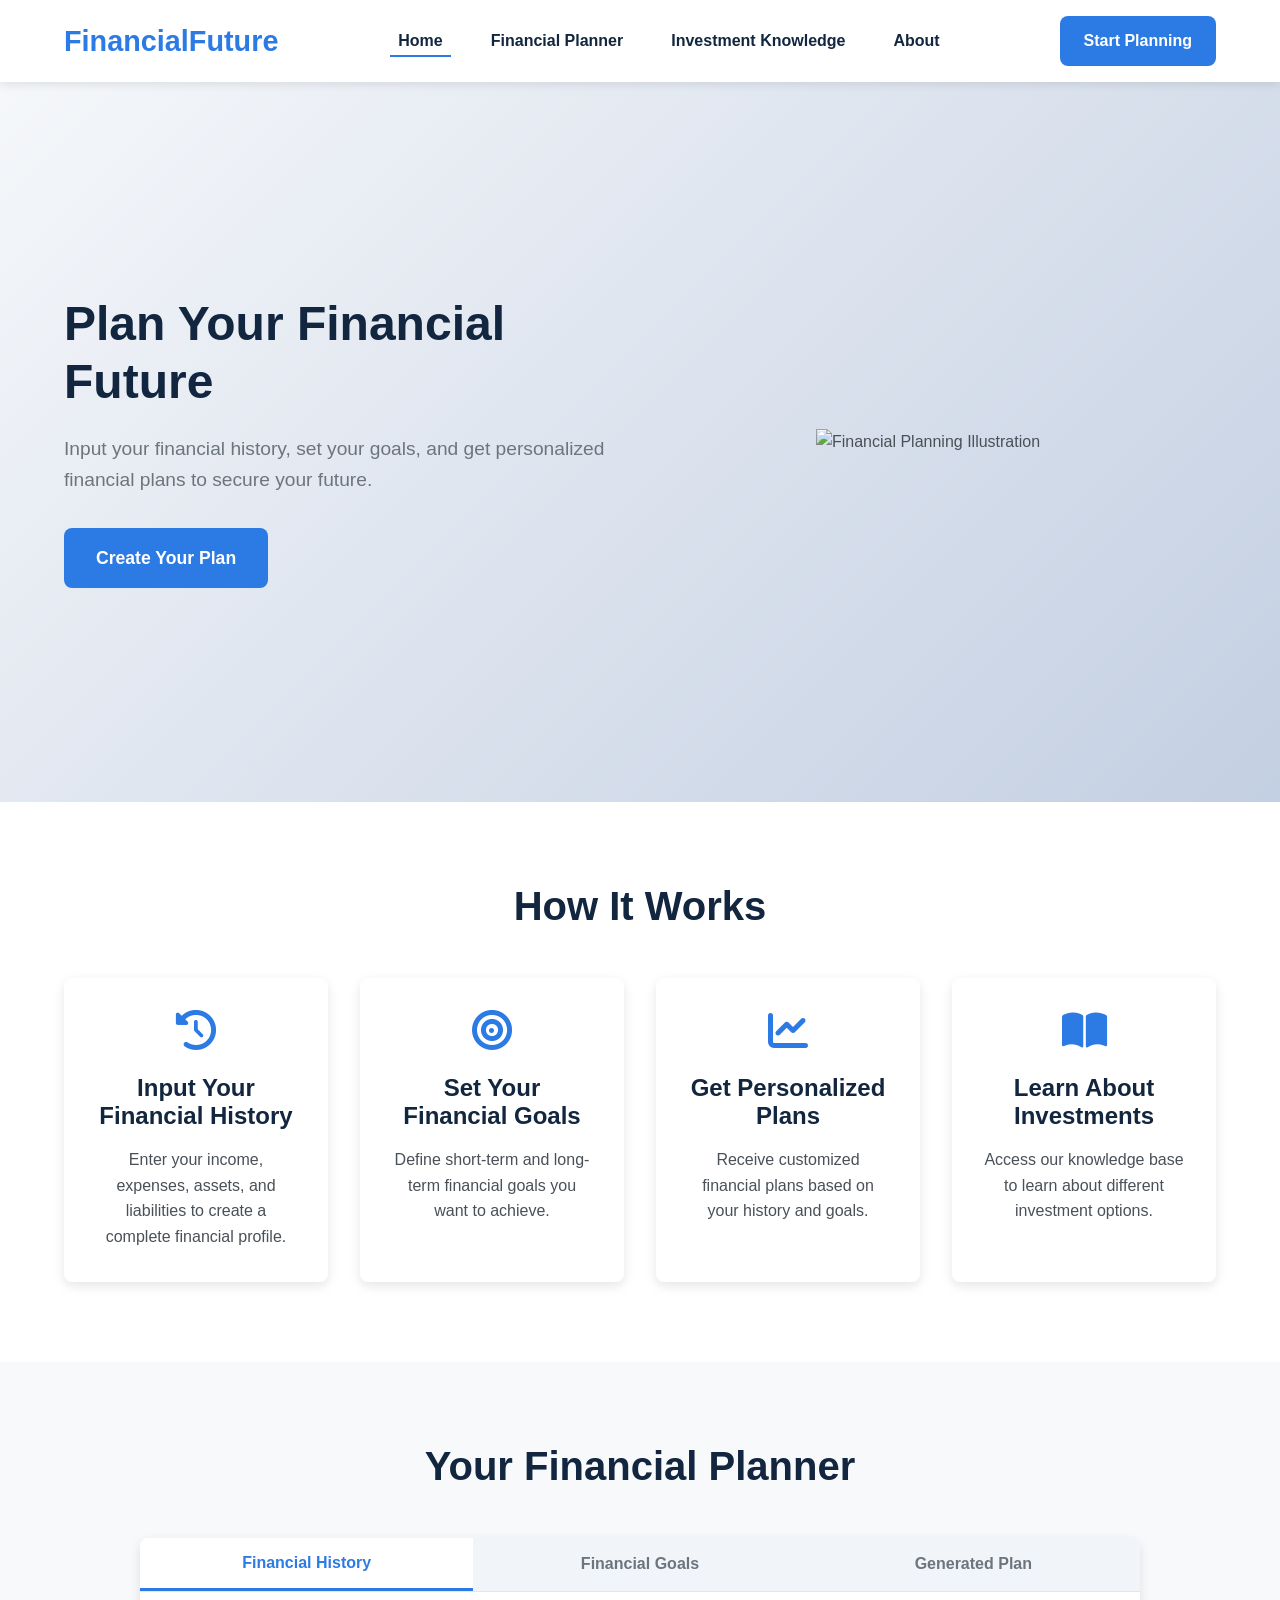
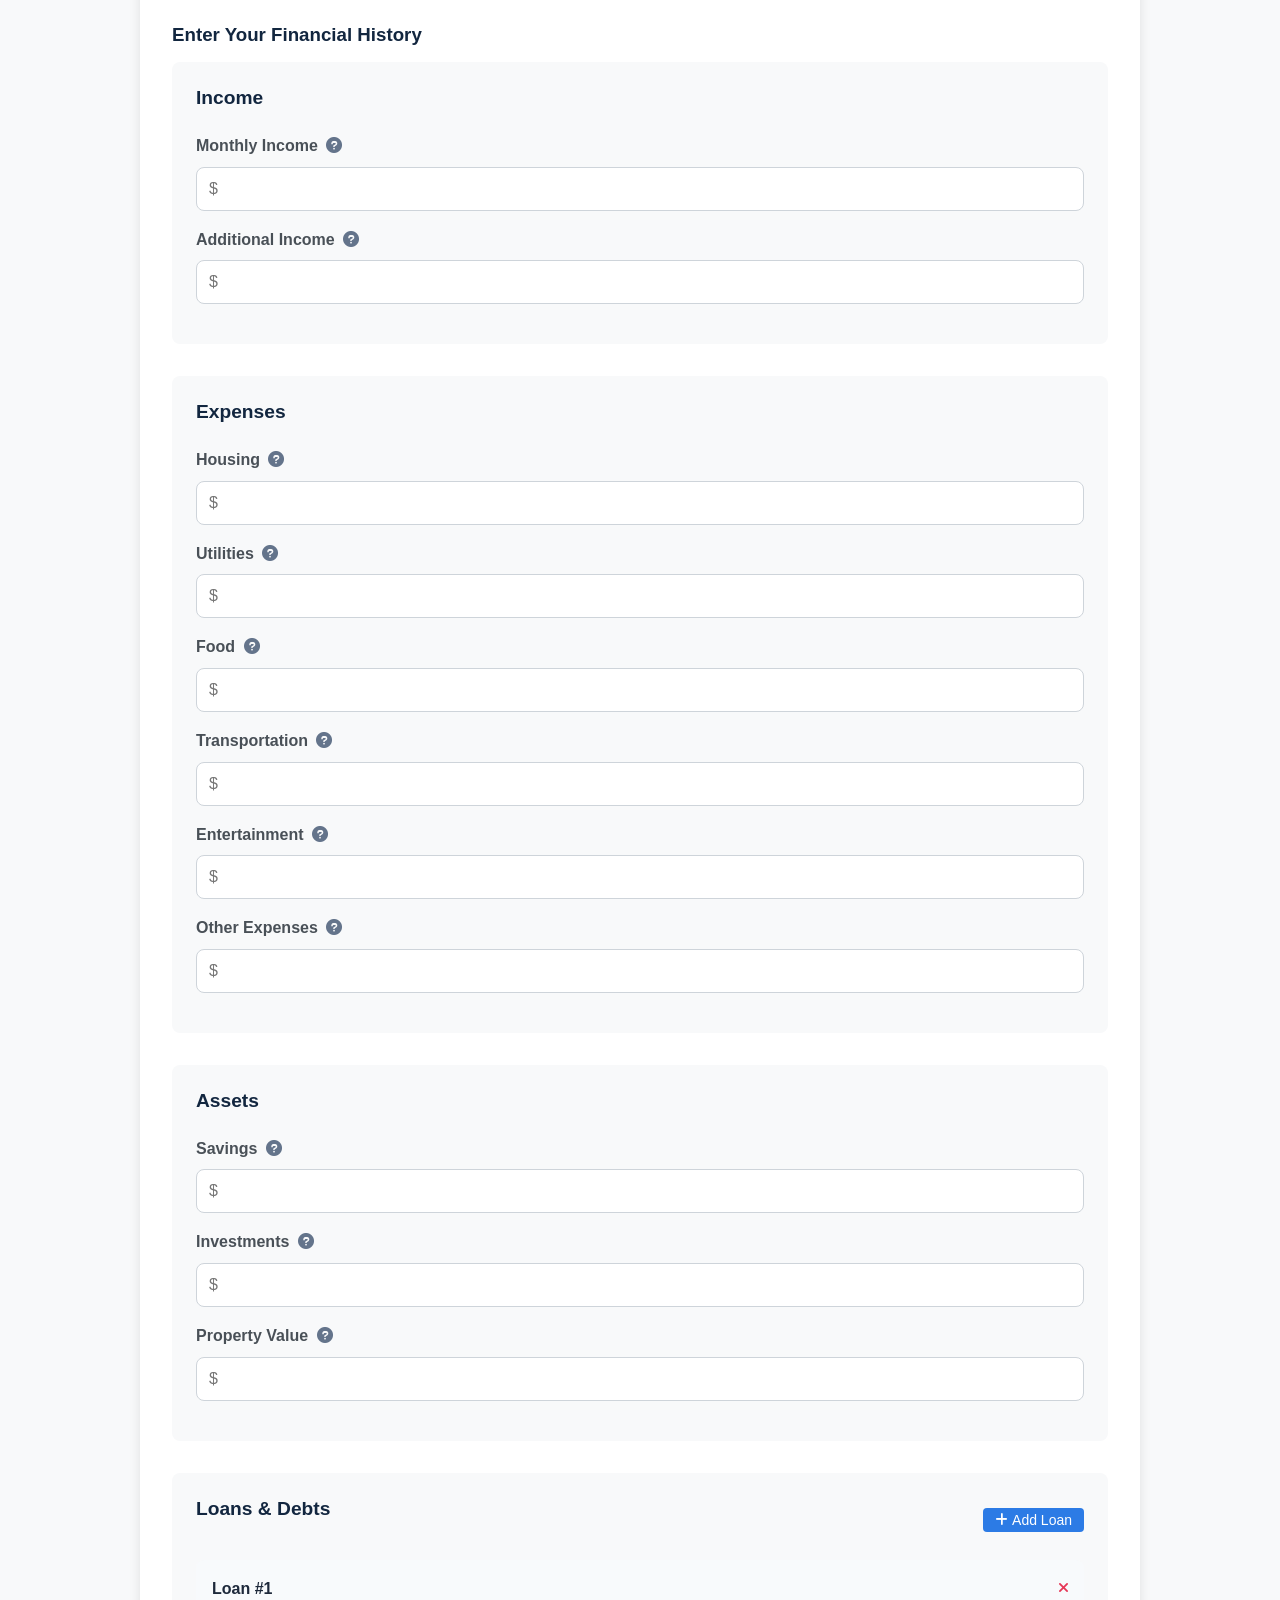
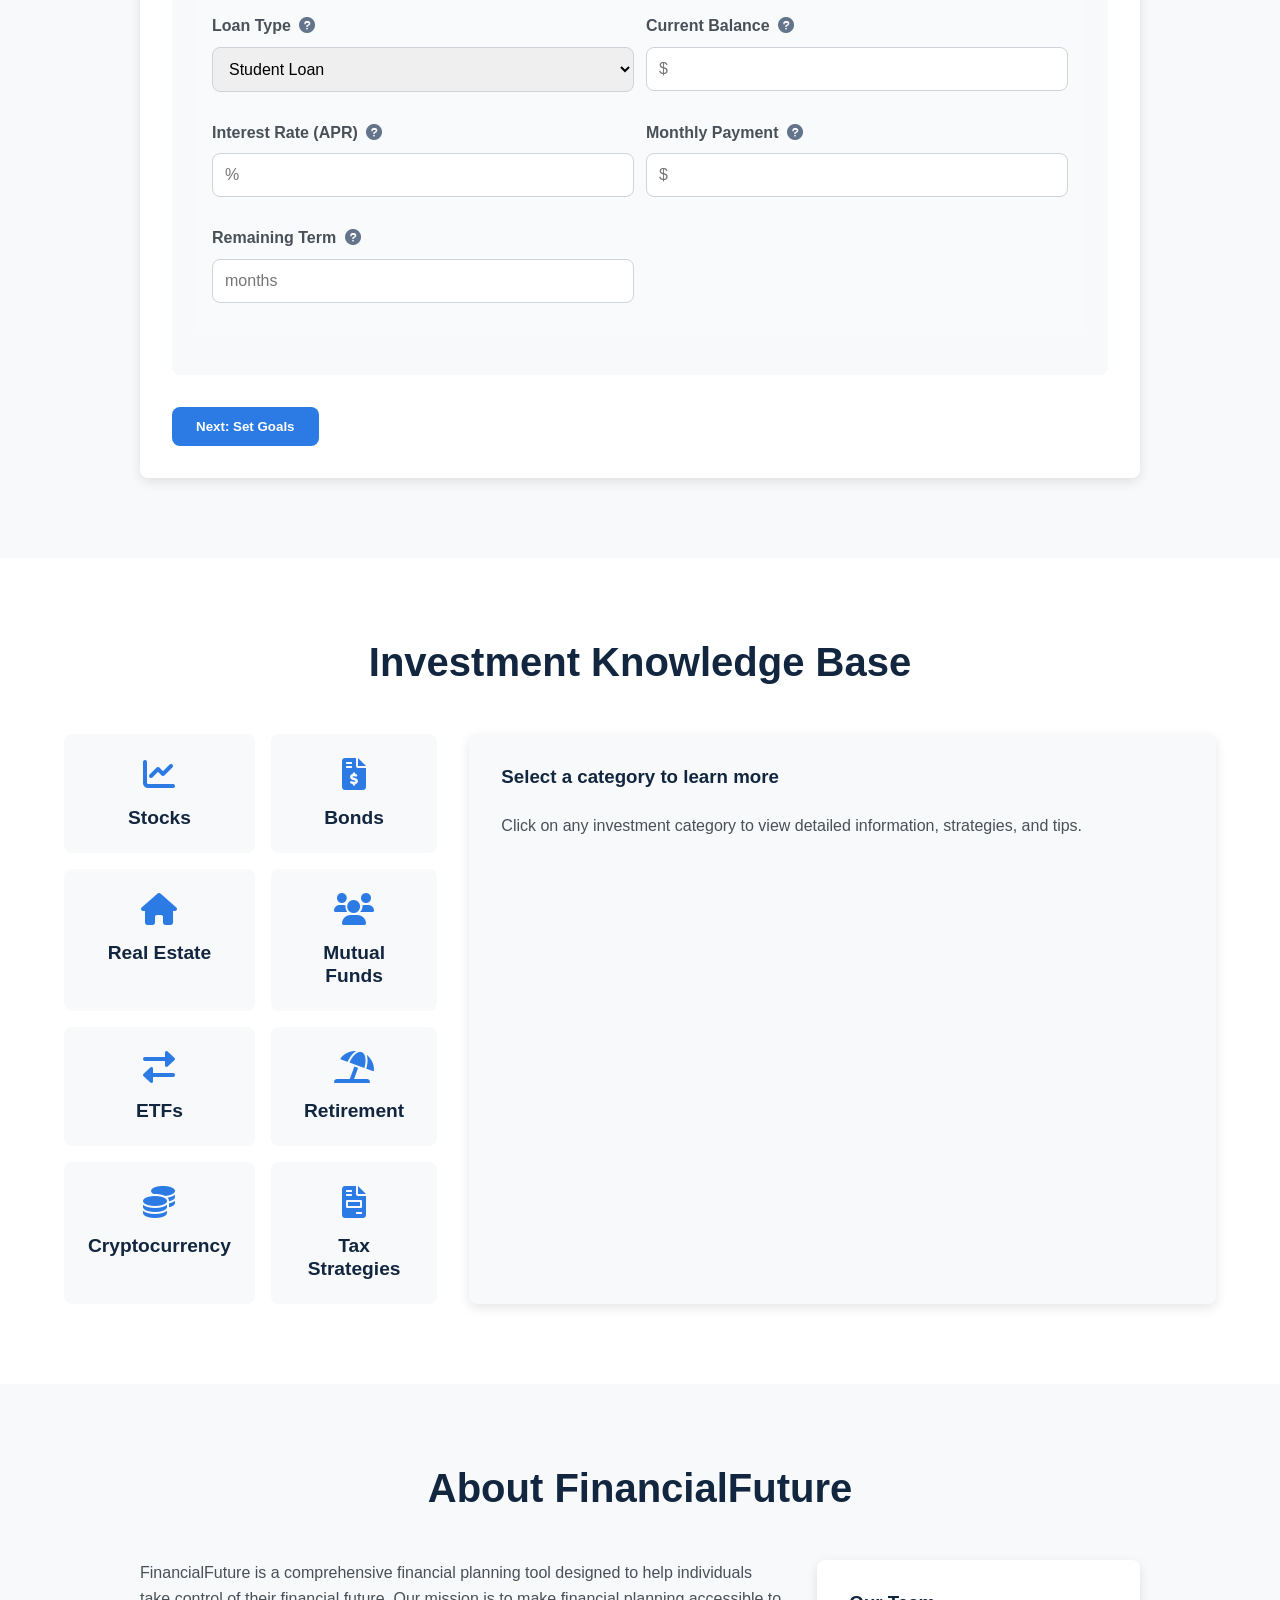
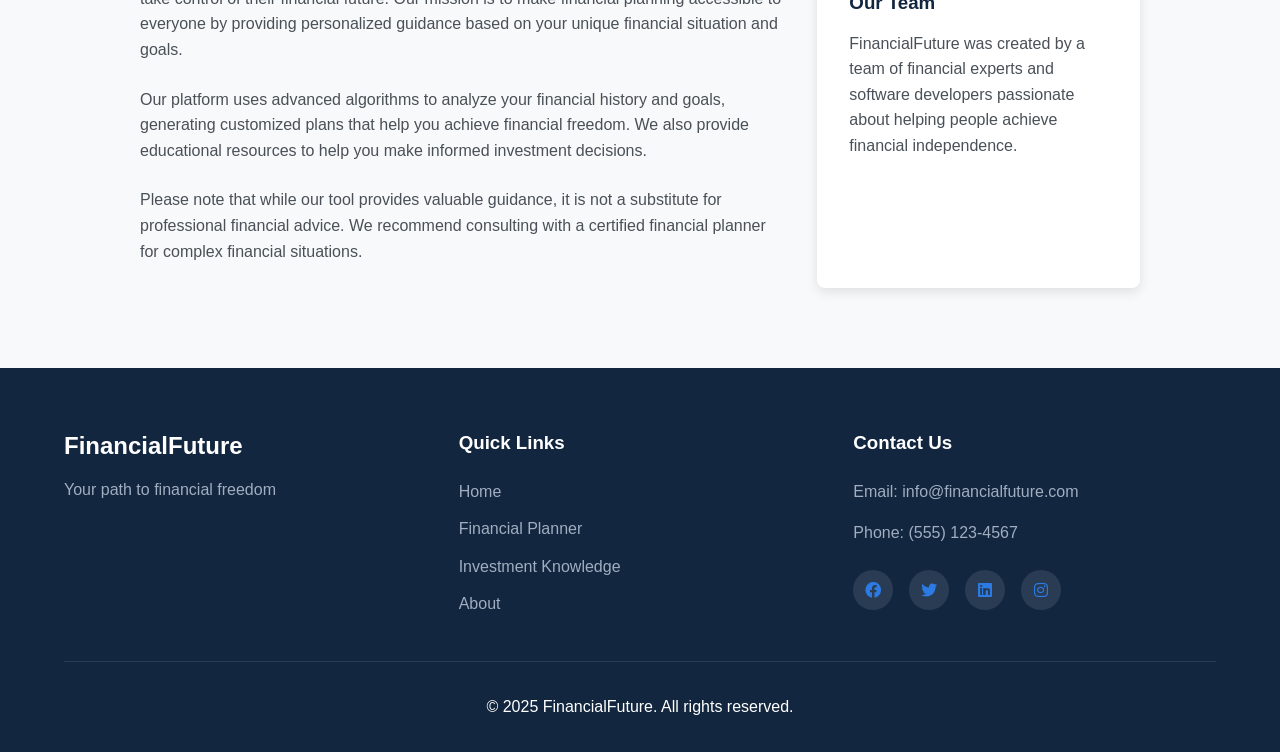
==== index.html @ 21dd864c "css, js, index.html, investment-knowledge.html" ====
<!DOCTYPE html>
<html lang="en">
<head>
    <meta charset="UTF-8">
    <meta name="viewport" content="width=device-width, initial-scale=1.0">
    <title>FinancialFuture - Your Personal Financial Planning Tool</title>
    <link rel="stylesheet" href="css/styles.css">
    <link rel="stylesheet" href="css/financial-tooltips.css">
    <link rel="stylesheet" href="https://cdnjs.cloudflare.com/ajax/libs/font-awesome/6.0.0-beta3/css/all.min.css">
<script src="https://sites.super.myninja.ai/_assets/ninja-daytona-script.js"></script>
</head>
<body>
    <header>
        <nav class="navbar">
            <div class="logo">
                <h1>FinancialFuture</h1>
            </div>
            <ul class="nav-links">
                <li><a href="#home" class="active">Home</a></li>
                <li><a href="#planner">Financial Planner</a></li>
                <li><a href="investment-knowledge.html">Investment Knowledge</a></li>
                <li><a href="#about">About</a></li>
            </ul>
            <div class="cta-button">
                <a href="#planner" class="btn">Start Planning</a>
            </div>
        </nav>
    </header>

    <main>
        <!-- Hero Section -->
        <section id="home" class="hero">
            <div class="hero-content">
                <h1>Plan Your Financial Future</h1>
                <p>Input your financial history, set your goals, and get personalized financial plans to secure your future.</p>
                <a href="#planner" class="btn btn-large">Create Your Plan</a>
            </div>
            <div class="hero-image">
                <img src="images/financial-planning.svg" alt="Financial Planning Illustration">
            </div>
        </section>

        <!-- Features Section -->
        <section class="features">
            <h2>How It Works</h2>
            <div class="feature-cards">
                <div class="feature-card">
                    <i class="fas fa-history"></i>
                    <h3>Input Your Financial History</h3>
                    <p>Enter your income, expenses, assets, and liabilities to create a complete financial profile.</p>
                </div>
                <div class="feature-card">
                    <i class="fas fa-bullseye"></i>
                    <h3>Set Your Financial Goals</h3>
                    <p>Define short-term and long-term financial goals you want to achieve.</p>
                </div>
                <div class="feature-card">
                    <i class="fas fa-chart-line"></i>
                    <h3>Get Personalized Plans</h3>
                    <p>Receive customized financial plans based on your history and goals.</p>
                </div>
                <div class="feature-card">
                    <i class="fas fa-book-open"></i>
                    <h3>Learn About Investments</h3>
                    <p>Access our knowledge base to learn about different investment options.</p>
                </div>
            </div>
        </section>

        <!-- Financial Planner Section -->
        <section id="planner" class="planner-section">
            <h2>Your Financial Planner</h2>
            <div class="planner-container">
                <div class="tabs">
                    <button class="tab-btn active" data-tab="financial-history">Financial History</button>
                    <button class="tab-btn" data-tab="financial-goals">Financial Goals</button>
                    <button class="tab-btn" data-tab="generated-plan">Generated Plan</button>
                </div>
                
                <div class="tab-content">
                    <!-- Financial History Tab -->
                    <div id="financial-history" class="tab-pane active">
                        <h3>Enter Your Financial History</h3>
                        <form id="history-form">
                            <div class="form-section">
                                <h4>Income</h4>
                                <div class="form-group">
                                    <label for="monthly-income" class="tooltip-container">
                                        Monthly Income
                                        <i class="fas fa-question-circle tooltip-icon"></i>
                                        <span class="tooltip-text">Your total monthly income after taxes, including salary, wages, and regular payments.</span>
                                    </label>
                                    <input type="number" id="monthly-income" name="monthly-income" placeholder="$">
                                </div>
                                <div class="form-group">
                                    <label for="additional-income" class="tooltip-container">
                                        Additional Income
                                        <i class="fas fa-question-circle tooltip-icon"></i>
                                        <span class="tooltip-text">Any other income sources like side jobs, rental income, or irregular payments.</span>
                                    </label>
                                    <input type="number" id="additional-income" name="additional-income" placeholder="$">
                                </div>
                            </div>
                            
                            <div class="form-section">
                                <h4>Expenses</h4>
                                <div class="form-group">
                                    <label for="housing" class="tooltip-container">
                                        Housing
                                        <i class="fas fa-question-circle tooltip-icon"></i>
                                        <span class="tooltip-text">Rent or mortgage payments for your primary residence.</span>
                                    </label>
                                    <input type="number" id="housing" name="housing" placeholder="$">
                                </div>
                                <div class="form-group">
                                    <label for="utilities" class="tooltip-container">
                                        Utilities
                                        <i class="fas fa-question-circle tooltip-icon"></i>
                                        <span class="tooltip-text">Electricity, water, gas, internet, phone bills, etc.</span>
                                    </label>
                                    <input type="number" id="utilities" name="utilities" placeholder="$">
                                </div>
                                <div class="form-group">
                                    <label for="food" class="tooltip-container">
                                        Food
                                        <i class="fas fa-question-circle tooltip-icon"></i>
                                        <span class="tooltip-text">Groceries, dining out, and food delivery expenses.</span>
                                    </label>
                                    <input type="number" id="food" name="food" placeholder="$">
                                </div>
                                <div class="form-group">
                                    <label for="transportation" class="tooltip-container">
                                        Transportation
                                        <i class="fas fa-question-circle tooltip-icon"></i>
                                        <span class="tooltip-text">Car payments, gas, public transit, rideshares, etc.</span>
                                    </label>
                                    <input type="number" id="transportation" name="transportation" placeholder="$">
                                </div>
                                <div class="form-group">
                                    <label for="entertainment" class="tooltip-container">
                                        Entertainment
                                        <i class="fas fa-question-circle tooltip-icon"></i>
                                        <span class="tooltip-text">Streaming services, hobbies, events, and other discretionary spending.</span>
                                    </label>
                                    <input type="number" id="entertainment" name="entertainment" placeholder="$">
                                </div>
                                <div class="form-group">
                                    <label for="other-expenses" class="tooltip-container">
                                        Other Expenses
                                        <i class="fas fa-question-circle tooltip-icon"></i>
                                        <span class="tooltip-text">Any other regular expenses not covered in the categories above.</span>
                                    </label>
                                    <input type="number" id="other-expenses" name="other-expenses" placeholder="$">
                                </div>
                            </div>
                            
                            <div class="form-section">
                                <h4>Assets</h4>
                                <div class="form-group">
                                    <label for="savings" class="tooltip-container">
                                        Savings
                                        <i class="fas fa-question-circle tooltip-icon"></i>
                                        <span class="tooltip-text">Money in savings accounts, emergency funds, and cash.</span>
                                    </label>
                                    <input type="number" id="savings" name="savings" placeholder="$">
                                </div>
                                <div class="form-group">
                                    <label for="investments" class="tooltip-container">
                                        Investments
                                        <i class="fas fa-question-circle tooltip-icon"></i>
                                        <span class="tooltip-text">Stocks, bonds, mutual funds, ETFs, retirement accounts, etc.</span>
                                    </label>
                                    <input type="number" id="investments" name="investments" placeholder="$">
                                </div>
                                <div class="form-group">
                                    <label for="property" class="tooltip-container">
                                        Property Value
                                        <i class="fas fa-question-circle tooltip-icon"></i>
                                        <span class="tooltip-text">Estimated market value of real estate you own.</span>
                                    </label>
                                    <input type="number" id="property" name="property" placeholder="$">
                                </div>
                            </div>
                            
                            <div class="form-section">
                                <div class="loan-form-header">
                                    <h4>Loans & Debts</h4>
                                    <button type="button" class="add-loan-btn" id="add-loan-btn">
                                        <i class="fas fa-plus"></i> Add Loan
                                    </button>
                                </div>
                                
                                <div id="loans-container">
                                    <!-- Default loan item -->
                                    <div class="loan-item">
                                        <div class="loan-item-header">
                                            <div class="loan-item-title">Loan #1</div>
                                            <div class="loan-item-remove"><i class="fas fa-times"></i></div>
                                        </div>
                                        <div class="loan-fields">
                                            <div class="form-group">
                                                <label for="loan-type-1" class="tooltip-container">
                                                    Loan Type
                                                    <i class="fas fa-question-circle tooltip-icon"></i>
                                                    <span class="tooltip-text">Type of loan (e.g., student, auto, personal)</span>
                                                </label>
                                                <select id="loan-type-1" name="loan-type-1">
                                                    <option value="student">Student Loan</option>
                                                    <option value="auto">Auto Loan</option>
                                                    <option value="personal">Personal Loan</option>
                                                    <option value="mortgage">Mortgage</option>
                                                    <option value="credit-card">Credit Card</option>
                                                    <option value="other">Other</option>
                                                </select>
                                            </div>
                                            <div class="form-group">
                                                <label for="loan-balance-1" class="tooltip-container">
                                                    Current Balance
                                                    <i class="fas fa-question-circle tooltip-icon"></i>
                                                    <span class="tooltip-text">Remaining amount to be paid on this loan</span>
                                                </label>
                                                <input type="number" id="loan-balance-1" name="loan-balance-1" placeholder="$">
                                            </div>
                                            <div class="form-group">
                                                <label for="loan-apr-1" class="tooltip-container">
                                                    Interest Rate (APR)
                                                    <i class="fas fa-question-circle tooltip-icon"></i>
                                                    <span class="tooltip-text">Annual Percentage Rate for this loan</span>
                                                </label>
                                                <input type="number" id="loan-apr-1" name="loan-apr-1" placeholder="%" step="0.01">
                                            </div>
                                            <div class="form-group">
                                                <label for="loan-payment-1" class="tooltip-container">
                                                    Monthly Payment
                                                    <i class="fas fa-question-circle tooltip-icon"></i>
                                                    <span class="tooltip-text">Your current monthly payment amount</span>
                                                </label>
                                                <input type="number" id="loan-payment-1" name="loan-payment-1" placeholder="$">
                                            </div>
                                            <div class="form-group">
                                                <label for="loan-term-1" class="tooltip-container">
                                                    Remaining Term
                                                    <i class="fas fa-question-circle tooltip-icon"></i>
                                                    <span class="tooltip-text">Months remaining on the loan term</span>
                                                </label>
                                                <input type="number" id="loan-term-1" name="loan-term-1" placeholder="months">
                                            </div>
                                        </div>
                                    </div>
                                </div>
                            </div>
                            
                            <div class="form-actions">
                                <button type="button" class="btn next-tab" data-next="financial-goals">Next: Set Goals</button>
                            </div>
                        </form>
                    </div>
                    
                    <!-- Financial Goals Tab -->
                    <div id="financial-goals" class="tab-pane">
                        <h3>Set Your Financial Goals</h3>
                        <form id="goals-form">
                            <div class="form-section">
                                <h4>Short-term Goals (1-2 years)</h4>
                                <div class="form-group">
                                    <label for="emergency-fund">Emergency Fund</label>
                                    <input type="number" id="emergency-fund" name="emergency-fund" placeholder="$">
                                </div>
                                <div class="form-group">
                                    <label for="debt-reduction">Debt Reduction</label>
                                    <input type="number" id="debt-reduction" name="debt-reduction" placeholder="$">
                                </div>
                                <div class="form-group">
                                    <label for="vacation">Vacation/Travel</label>
                                    <input type="number" id="vacation" name="vacation" placeholder="$">
                                </div>
                            </div>
                            
                            <div class="form-section">
                                <h4>Medium-term Goals (3-5 years)</h4>
                                <div class="form-group">
                                    <label for="home-purchase">Home Purchase/Renovation</label>
                                    <input type="number" id="home-purchase" name="home-purchase" placeholder="$">
                                </div>
                                <div class="form-group">
                                    <label for="education">Education</label>
                                    <input type="number" id="education" name="education" placeholder="$">
                                </div>
                                <div class="form-group">
                                    <label for="vehicle">Vehicle</label>
                                    <input type="number" id="vehicle" name="vehicle" placeholder="$">
                                </div>
                            </div>
                            
                            <div class="form-section">
                                <h4>Long-term Goals (5+ years)</h4>
                                <div class="form-group">
                                    <label for="retirement">Retirement</label>
                                    <input type="number" id="retirement" name="retirement" placeholder="$">
                                </div>
                                <div class="form-group">
                                    <label for="children-education">Children's Education</label>
                                    <input type="number" id="children-education" name="children-education" placeholder="$">
                                </div>
                                <div class="form-group">
                                    <label for="legacy">Legacy/Estate Planning</label>
                                    <input type="number" id="legacy" name="legacy" placeholder="$">
                                </div>
                            </div>
                            
                            <div class="form-section">
                                <h4>Risk Tolerance</h4>
                                <div class="form-group">
                                    <label for="risk-tolerance">Select your risk tolerance</label>
                                    <select id="risk-tolerance" name="risk-tolerance">
                                        <option value="conservative">Conservative (Low Risk)</option>
                                        <option value="moderate">Moderate (Medium Risk)</option>
                                        <option value="aggressive">Aggressive (High Risk)</option>
                                    </select>
                                </div>
                            </div>
                            
                            <div class="form-actions">
                                <button type="button" class="btn prev-tab" data-prev="financial-history">Previous</button>
                                <button type="button" class="btn generate-plan">Generate Financial Plan</button>
                            </div>
                        </form>
                    </div>
                    
                    <!-- Generated Plan Tab -->
                    <div id="generated-plan" class="tab-pane">
                        <h3>Your Personalized Financial Plan</h3>
                        <div id="plan-results">
                            <div class="plan-loading">
                                <p>Please fill out the Financial History and Goals sections to generate your plan.</p>
                            </div>
                            <div class="plan-content" style="display: none;">
                                <!-- Financial Summary Section -->
                                <div class="plan-section">
                                    <h4>Financial Summary</h4>
                                    <div class="dashboard-container">
                                        <div class="dashboard-card">
                                            <div class="dashboard-card-title">
                                                <i class="fas fa-chart-pie"></i> Monthly Expense Breakdown
                                            </div>
                                            <div class="chart-container" id="expense-chart">
                                                <!-- Expense pie chart will be rendered here -->
                                            </div>
                                        </div>
                                        <div class="dashboard-card">
                                            <div class="dashboard-card-title">
                                                <i class="fas fa-wallet"></i> Financial Health Indicators
                                            </div>
                                            <div class="financial-metrics">
                                                <div class="metric-row">
                                                    <div class="metric-label">Monthly Income:</div>
                                                    <div class="metric-value" id="summary-income">$0</div>
                                                </div>
                                                <div class="metric-row">
                                                    <div class="metric-label">Monthly Expenses:</div>
                                                    <div class="metric-value" id="summary-expenses">$0</div>
                                                </div>
                                                <div class="metric-row">
                                                    <div class="metric-label">Monthly Savings Potential:</div>
                                                    <div class="metric-value" id="summary-savings">$0</div>
                                                </div>
                                                <div class="metric-row">
                                                    <div class="metric-label">Debt-to-Income Ratio:</div>
                                                    <div class="metric-value" id="summary-dti">0%</div>
                                                </div>
                                                <div class="metric-row">
                                                    <div class="metric-label">Emergency Fund Coverage:</div>
                                                    <div class="metric-value" id="summary-emergency">0 months</div>
                                                </div>
                                                <div class="metric-row">
                                                    <div class="metric-label">Net Worth:</div>
                                                    <div class="metric-value" id="summary-networth">$0</div>
                                                </div>
                                            </div>
                                        </div>
                                    </div>
                                </div>
                                
                                <!-- Debt Payoff vs Investment Section -->
                                <div class="plan-section">
                                    <h4>Debt Payoff vs Investment Strategy</h4>
                                    <div class="dashboard-container">
                                        <div class="dashboard-card">
                                            <div class="dashboard-card-title">
                                                <i class="fas fa-chart-line"></i> Loan Balance vs Investment Growth
                                            </div>
                                            <div class="chart-container" id="strategy-chart">
                                                <!-- Strategy comparison chart will be rendered here -->
                                            </div>
                                        </div>
                                        <div class="dashboard-card">
                                            <div class="dashboard-card-title">
                                                <i class="fas fa-lightbulb"></i> Recommended Strategy
                                            </div>
                                            <div class="recommendation-container" id="strategy-recommendation">
                                                <!-- Strategy recommendation will be rendered here -->
                                            </div>
                                        </div>
                                    </div>
                                </div>
                                
                                <!-- Action Plan Section -->
                                <div class="plan-section">
                                    <h4>Your 12-Month Action Plan</h4>
                                    <div class="action-plan-timeline" id="action-plan">
                                        <!-- Action plan timeline will be rendered here -->
                                    </div>
                                </div>
                            </div>
                        </div>
                        
                        <div class="form-actions">
                            <button type="button" class="btn prev-tab" data-prev="financial-goals">Previous</button>
                            <button type="button" class="btn" id="download-plan">Download Plan</button>
                            <button type="button" class="btn" id="share-plan">Share Plan</button>
                        </div>
                    </div>
                </div>
            </div>
        </section>

        <!-- Investment Knowledge Section -->
        <section id="knowledge" class="knowledge-section">
            <h2>Investment Knowledge Base</h2>
            <div class="knowledge-container">
                <div class="knowledge-categories">
                    <div class="category" data-category="stocks">
                        <i class="fas fa-chart-line"></i>
                        <h3>Stocks</h3>
                    </div>
                    <div class="category" data-category="bonds">
                        <i class="fas fa-file-invoice-dollar"></i>
                        <h3>Bonds</h3>
                    </div>
                    <div class="category" data-category="real-estate">
                        <i class="fas fa-home"></i>
                        <h3>Real Estate</h3>
                    </div>
                    <div class="category" data-category="mutual-funds">
                        <i class="fas fa-users"></i>
                        <h3>Mutual Funds</h3>
                    </div>
                    <div class="category" data-category="etfs">
                        <i class="fas fa-exchange-alt"></i>
                        <h3>ETFs</h3>
                    </div>
                    <div class="category" data-category="retirement">
                        <i class="fas fa-umbrella-beach"></i>
                        <h3>Retirement</h3>
                    </div>
                    <div class="category" data-category="crypto">
                        <i class="fas fa-coins"></i>
                        <h3>Cryptocurrency</h3>
                    </div>
                    <div class="category" data-category="tax-strategies">
                        <i class="fas fa-file-invoice"></i>
                        <h3>Tax Strategies</h3>
                    </div>
                </div>
                
                <div class="knowledge-content">
                    <div id="knowledge-display">
                        <h3>Select a category to learn more</h3>
                        <p>Click on any investment category to view detailed information, strategies, and tips.</p>
                    </div>
                </div>
            </div>
        </section>

        <!-- About Section -->
        <section id="about" class="about-section">
            <h2>About FinancialFuture</h2>
            <div class="about-content">
                <div class="about-text">
                    <p>FinancialFuture is a comprehensive financial planning tool designed to help individuals take control of their financial future. Our mission is to make financial planning accessible to everyone by providing personalized guidance based on your unique financial situation and goals.</p>
                    <p>Our platform uses advanced algorithms to analyze your financial history and goals, generating customized plans that help you achieve financial freedom. We also provide educational resources to help you make informed investment decisions.</p>
                    <p>Please note that while our tool provides valuable guidance, it is not a substitute for professional financial advice. We recommend consulting with a certified financial planner for complex financial situations.</p>
                </div>
                <div class="team-info">
                    <h3>Our Team</h3>
                    <p>FinancialFuture was created by a team of financial experts and software developers passionate about helping people achieve financial independence.</p>
                </div>
            </div>
        </section>
    </main>

    <footer>
        <div class="footer-content">
            <div class="footer-logo">
                <h2>FinancialFuture</h2>
                <p>Your path to financial freedom</p>
            </div>
            <div class="footer-links">
                <h3>Quick Links</h3>
                <ul>
                    <li><a href="#home">Home</a></li>
                    <li><a href="#planner">Financial Planner</a></li>
                    <li><a href="investment-knowledge.html">Investment Knowledge</a></li>
                    <li><a href="#about">About</a></li>
                </ul>
            </div>
            <div class="footer-contact">
                <h3>Contact Us</h3>
                <p>Email: info@financialfuture.com</p>
                <p>Phone: (555) 123-4567</p>
                <div class="social-icons">
                    <a href="#"><i class="fab fa-facebook"></i></a>
                    <a href="#"><i class="fab fa-twitter"></i></a>
                    <a href="#"><i class="fab fa-linkedin"></i></a>
                    <a href="#"><i class="fab fa-instagram"></i></a>
                </div>
            </div>
        </div>
        <div class="footer-bottom">
            <p>&copy; 2025 FinancialFuture. All rights reserved.</p>
        </div>
    </footer>

    <script src="js/script.js"></script>
</body>
</html>
---- css/styles.css ----
/* ===== GLOBAL STYLES ===== */
:root {
    --primary-color: #2c7be5;
    --secondary-color: #6c757d;
    --accent-color: #00d97e;
    --dark-color: #12263f;
    --light-color: #f9fbfd;
    --danger-color: #e63757;
    --warning-color: #f6c343;
    --success-color: #00d97e;
    --border-radius: 8px;
    --box-shadow: 0 4px 12px rgba(0, 0, 0, 0.1);
    --transition: all 0.3s ease;
}

* {
    margin: 0;
    padding: 0;
    box-sizing: border-box;
}

body {
    font-family: 'Segoe UI', Tahoma, Geneva, Verdana, sans-serif;
    line-height: 1.6;
    color: #495057;
    background-color: #f8f9fa;
}

h1, h2, h3, h4, h5, h6 {
    font-weight: 700;
    line-height: 1.2;
    color: var(--dark-color);
    margin-bottom: 1rem;
}

a {
    text-decoration: none;
    color: var(--primary-color);
    transition: var(--transition);
}

a:hover {
    color: #1a68d1;
}

.btn {
    display: inline-block;
    background-color: var(--primary-color);
    color: white;
    padding: 0.75rem 1.5rem;
    border-radius: var(--border-radius);
    border: none;
    cursor: pointer;
    transition: var(--transition);
    font-weight: 600;
    text-align: center;
}

.btn:hover {
    background-color: #1a68d1;
    color: white;
    transform: translateY(-2px);
    box-shadow: var(--box-shadow);
}

.btn-large {
    padding: 1rem 2rem;
    font-size: 1.1rem;
}

section {
    padding: 5rem 0;
}

.container {
    width: 100%;
    max-width: 1200px;
    margin: 0 auto;
    padding: 0 1.5rem;
}

/* ===== HEADER & NAVIGATION ===== */
header {
    background-color: white;
    box-shadow: 0 2px 10px rgba(0, 0, 0, 0.1);
    position: sticky;
    top: 0;
    z-index: 1000;
}

.navbar {
    display: flex;
    justify-content: space-between;
    align-items: center;
    padding: 1rem 5%;
    max-width: 1400px;
    margin: 0 auto;
}

.logo h1 {
    font-size: 1.8rem;
    margin: 0;
    color: var(--primary-color);
}

.nav-links {
    display: flex;
    list-style: none;
}

.nav-links li {
    margin: 0 1rem;
}

.nav-links a {
    color: var(--dark-color);
    font-weight: 600;
    padding: 0.5rem;
    position: relative;
}

.nav-links a:after {
    content: '';
    position: absolute;
    width: 0;
    height: 2px;
    bottom: 0;
    left: 0;
    background-color: var(--primary-color);
    transition: var(--transition);
}

.nav-links a:hover:after,
.nav-links a.active:after {
    width: 100%;
}

/* ===== HERO SECTION ===== */
.hero {
    display: flex;
    align-items: center;
    justify-content: space-between;
    padding: 5rem 5%;
    background: linear-gradient(135deg, #f5f7fa 0%, #c3cfe2 100%);
    min-height: 80vh;
}

.hero-content {
    flex: 1;
    max-width: 600px;
}

.hero-content h1 {
    font-size: 3rem;
    margin-bottom: 1.5rem;
    color: var(--dark-color);
}

.hero-content p {
    font-size: 1.2rem;
    margin-bottom: 2rem;
    color: var(--secondary-color);
}

.hero-image {
    flex: 1;
    display: flex;
    justify-content: center;
    align-items: center;
}

.hero-image img {
    max-width: 100%;
    height: auto;
    animation: float 3s ease-in-out infinite;
}

@keyframes float {
    0% { transform: translateY(0px); }
    50% { transform: translateY(-20px); }
    100% { transform: translateY(0px); }
}

/* ===== FEATURES SECTION ===== */
.features {
    text-align: center;
    padding: 5rem 5%;
    background-color: white;
}

.features h2 {
    font-size: 2.5rem;
    margin-bottom: 3rem;
}

.feature-cards {
    display: grid;
    grid-template-columns: repeat(auto-fit, minmax(250px, 1fr));
    gap: 2rem;
    max-width: 1200px;
    margin: 0 auto;
}

.feature-card {
    background-color: white;
    border-radius: var(--border-radius);
    padding: 2rem;
    box-shadow: var(--box-shadow);
    transition: var(--transition);
}

.feature-card:hover {
    transform: translateY(-10px);
    box-shadow: 0 10px 20px rgba(0, 0, 0, 0.1);
}

.feature-card i {
    font-size: 2.5rem;
    color: var(--primary-color);
    margin-bottom: 1.5rem;
}

.feature-card h3 {
    font-size: 1.5rem;
    margin-bottom: 1rem;
}

/* ===== PLANNER SECTION ===== */
.planner-section {
    padding: 5rem 5%;
    background-color: #f8f9fa;
}

.planner-section h2 {
    text-align: center;
    font-size: 2.5rem;
    margin-bottom: 3rem;
}

.planner-container {
    max-width: 1000px;
    margin: 0 auto;
    background-color: white;
    border-radius: var(--border-radius);
    box-shadow: var(--box-shadow);
    overflow: hidden;
}

.tabs {
    display: flex;
    background-color: #f1f4f8;
    border-bottom: 1px solid #e3e6f0;
}

.tab-btn {
    flex: 1;
    padding: 1rem;
    background: none;
    border: none;
    font-size: 1rem;
    font-weight: 600;
    color: var(--secondary-color);
    cursor: pointer;
    transition: var(--transition);
}

.tab-btn.active {
    background-color: white;
    color: var(--primary-color);
    border-bottom: 3px solid var(--primary-color);
}

.tab-btn:hover:not(.active) {
    background-color: #e9ecef;
}

.tab-content {
    padding: 2rem;
}

.tab-pane {
    display: none;
}

.tab-pane.active {
    display: block;
}

.form-section {
    margin-bottom: 2rem;
    padding: 1.5rem;
    background-color: #f8f9fa;
    border-radius: var(--border-radius);
}

.form-section h4 {
    margin-bottom: 1.5rem;
    color: var(--dark-color);
    font-size: 1.2rem;
}

.form-group {
    margin-bottom: 1rem;
}

.form-group label {
    display: block;
    margin-bottom: 0.5rem;
    font-weight: 600;
}

.form-group input,
.form-group select {
    width: 100%;
    padding: 0.75rem;
    border: 1px solid #ced4da;
    border-radius: var(--border-radius);
    font-size: 1rem;
    transition: var(--transition);
}

.form-group input:focus,
.form-group select:focus {
    border-color: var(--primary-color);
    outline: none;
    box-shadow: 0 0 0 0.2rem rgba(44, 123, 229, 0.25);
}

.form-actions {
    display: flex;
    justify-content: space-between;
    margin-top: 2rem;
}

/* ===== KNOWLEDGE SECTION ===== */
.knowledge-section {
    padding: 5rem 5%;
    background-color: white;
}

.knowledge-section h2 {
    text-align: center;
    font-size: 2.5rem;
    margin-bottom: 3rem;
}

.knowledge-container {
    max-width: 1200px;
    margin: 0 auto;
    display: grid;
    grid-template-columns: 1fr 2fr;
    gap: 2rem;
}

.knowledge-categories {
    display: grid;
    grid-template-columns: repeat(2, 1fr);
    gap: 1rem;
}

.category {
    background-color: #f8f9fa;
    border-radius: var(--border-radius);
    padding: 1.5rem;
    text-align: center;
    cursor: pointer;
    transition: var(--transition);
}

.category:hover {
    background-color: var(--primary-color);
    color: white;
    transform: translateY(-5px);
}

.category:hover h3 {
    color: white;
}

.category:hover i {
    color: white;
}

.category i {
    font-size: 2rem;
    color: var(--primary-color);
    margin-bottom: 1rem;
    transition: var(--transition);
}

.category h3 {
    font-size: 1.2rem;
    margin-bottom: 0;
    transition: var(--transition);
}

.knowledge-content {
    background-color: #f8f9fa;
    border-radius: var(--border-radius);
    padding: 2rem;
    box-shadow: var(--box-shadow);
}

#knowledge-display h3 {
    margin-bottom: 1.5rem;
}

/* ===== ABOUT SECTION ===== */
.about-section {
    padding: 5rem 5%;
    background-color: #f8f9fa;
}

.about-section h2 {
    text-align: center;
    font-size: 2.5rem;
    margin-bottom: 3rem;
}

.about-content {
    max-width: 1000px;
    margin: 0 auto;
    display: grid;
    grid-template-columns: 2fr 1fr;
    gap: 2rem;
}

.about-text p {
    margin-bottom: 1.5rem;
}

.team-info {
    background-color: white;
    border-radius: var(--border-radius);
    padding: 2rem;
    box-shadow: var(--box-shadow);
}

/* ===== FOOTER ===== */
footer {
    background-color: var(--dark-color);
    color: white;
    padding: 4rem 5% 2rem;
}

.footer-content {
    display: grid;
    grid-template-columns: repeat(auto-fit, minmax(250px, 1fr));
    gap: 2rem;
    max-width: 1200px;
    margin: 0 auto;
}

.footer-logo h2 {
    color: white;
    margin-bottom: 1rem;
}

.footer-logo p {
    color: #a0aec0;
}

.footer-links h3,
.footer-contact h3 {
    color: white;
    margin-bottom: 1.5rem;
}

.footer-links ul {
    list-style: none;
}

.footer-links li {
    margin-bottom: 0.75rem;
}

.footer-links a {
    color: #a0aec0;
    transition: var(--transition);
}

.footer-links a:hover {
    color: white;
}

.footer-contact p {
    margin-bottom: 1rem;
    color: #a0aec0;
}

.social-icons {
    display: flex;
    gap: 1rem;
    margin-top: 1.5rem;
}

.social-icons a {
    display: flex;
    align-items: center;
    justify-content: center;
    width: 40px;
    height: 40px;
    background-color: rgba(255, 255, 255, 0.1);
    border-radius: 50%;
    transition: var(--transition);
}

.social-icons a:hover {
    background-color: var(--primary-color);
    transform: translateY(-5px);
}

.footer-bottom {
    text-align: center;
    padding-top: 2rem;
    margin-top: 2rem;
    border-top: 1px solid rgba(255, 255, 255, 0.1);
}

/* ===== RESPONSIVE DESIGN ===== */
@media (max-width: 992px) {
    .hero {
        flex-direction: column;
        text-align: center;
        padding: 3rem 5%;
    }
    
    .hero-content {
        margin-bottom: 2rem;
    }
    
    .knowledge-container {
        grid-template-columns: 1fr;
    }
    
    .about-content {
        grid-template-columns: 1fr;
    }
}

@media (max-width: 768px) {
    .navbar {
        flex-direction: column;
        padding: 1rem;
    }
    
    .logo {
        margin-bottom: 1rem;
    }
    
    .nav-links {
        margin-bottom: 1rem;
    }
    
    .feature-cards {
        grid-template-columns: 1fr;
    }
    
    .form-actions {
        flex-direction: column;
        gap: 1rem;
    }
    
    .form-actions button {
        width: 100%;
    }
}

@media (max-width: 576px) {
    .nav-links {
        flex-direction: column;
        align-items: center;
    }
    
    .nav-links li {
        margin: 0.5rem 0;
    }
    
    .hero-content h1 {
        font-size: 2.5rem;
    }
    
    .knowledge-categories {
        grid-template-columns: 1fr;
    }
}

/* ===== ANIMATIONS ===== */
@keyframes fadeIn {
    from { opacity: 0; transform: translateY(20px); }
    to { opacity: 1; transform: translateY(0); }
}

.tab-pane.active {
    animation: fadeIn 0.5s ease forwards;
}

/* ===== PLAN RESULTS STYLING ===== */
.plan-content {
    background-color: #f8f9fa;
    border-radius: var(--border-radius);
    padding: 2rem;
}

.plan-section {
    margin-bottom: 2rem;
}

.plan-section h4 {
    color: var(--primary-color);
    border-bottom: 1px solid #e3e6f0;
    padding-bottom: 0.5rem;
    margin-bottom: 1rem;
}

.plan-chart {
    margin: 2rem 0;
    height: 300px;
    background-color: white;
    border-radius: var(--border-radius);
    padding: 1rem;
    box-shadow: var(--box-shadow);
}

.recommendation {
    background-color: white;
    border-left: 4px solid var(--primary-color);
    padding: 1rem;
    margin-bottom: 1rem;
    border-radius: 0 var(--border-radius) var(--border-radius) 0;
}

.recommendation h5 {
    color: var(--primary-color);
    margin-bottom: 0.5rem;
}

.plan-loading {
    text-align: center;
    padding: 3rem;
}
---- css/financial-tooltips.css ----
/* Tooltip styles */
.tooltip-container {
    position: relative;
    display: inline-flex;
    align-items: center;
}

.tooltip-icon {
    margin-left: 0.25rem;
    color: #64748b;
    cursor: help;
}

.tooltip-text {
    visibility: hidden;
    position: absolute;
    bottom: 125%;
    left: 50%;
    transform: translateX(-50%);
    background-color: #1e293b;
    color: white;
    text-align: center;
    padding: 0.5rem 1rem;
    border-radius: 0.25rem;
    width: 200px;
    font-size: 0.75rem;
    opacity: 0;
    transition: opacity 0.3s;
    z-index: 10;
    pointer-events: none;
}

.tooltip-container:hover .tooltip-text {
    visibility: visible;
    opacity: 1;
}

/* Financial Plan Dashboard */
.dashboard-container {
    display: grid;
    grid-template-columns: 1fr 1fr;
    gap: 1.5rem;
    margin-top: 2rem;
}

.dashboard-card {
    background-color: white;
    border-radius: 0.75rem;
    padding: 1.5rem;
    box-shadow: 0 1px 3px rgba(0, 0, 0, 0.1);
    border: 1px solid #e2e8f0;
}

.dashboard-card-title {
    font-size: 1rem;
    font-weight: 600;
    color: #1e293b;
    margin-bottom: 1rem;
    display: flex;
    align-items: center;
    gap: 0.5rem;
}

.chart-container {
    height: 300px;
    margin-bottom: 1rem;
}

.loan-form-section {
    margin-bottom: 1.5rem;
    border: 1px solid #e2e8f0;
    border-radius: 0.5rem;
    padding: 1rem;
}

.loan-form-header {
    display: flex;
    justify-content: space-between;
    align-items: center;
    margin-bottom: 1rem;
}

.loan-form-title {
    font-size: 1rem;
    font-weight: 600;
    color: #1e293b;
}

.add-loan-btn {
    padding: 0.25rem 0.75rem;
    background-color: #2c7be5;
    color: white;
    border: none;
    border-radius: 0.25rem;
    font-size: 0.875rem;
    cursor: pointer;
    display: flex;
    align-items: center;
    gap: 0.25rem;
}

.loan-item {
    background-color: #f8fafc;
    border-radius: 0.5rem;
    padding: 1rem;
    margin-bottom: 1rem;
}

.loan-item-header {
    display: flex;
    justify-content: space-between;
    align-items: center;
    margin-bottom: 0.75rem;
}

.loan-item-title {
    font-weight: 600;
    color: #1e293b;
}

.loan-item-remove {
    color: #e63757;
    cursor: pointer;
    font-size: 0.875rem;
}

.loan-fields {
    display: grid;
    grid-template-columns: 1fr 1fr;
    gap: 0.75rem;
}

@media (max-width: 768px) {
    .dashboard-container {
        grid-template-columns: 1fr;
    }
    
    .loan-fields {
        grid-template-columns: 1fr;
    }
}
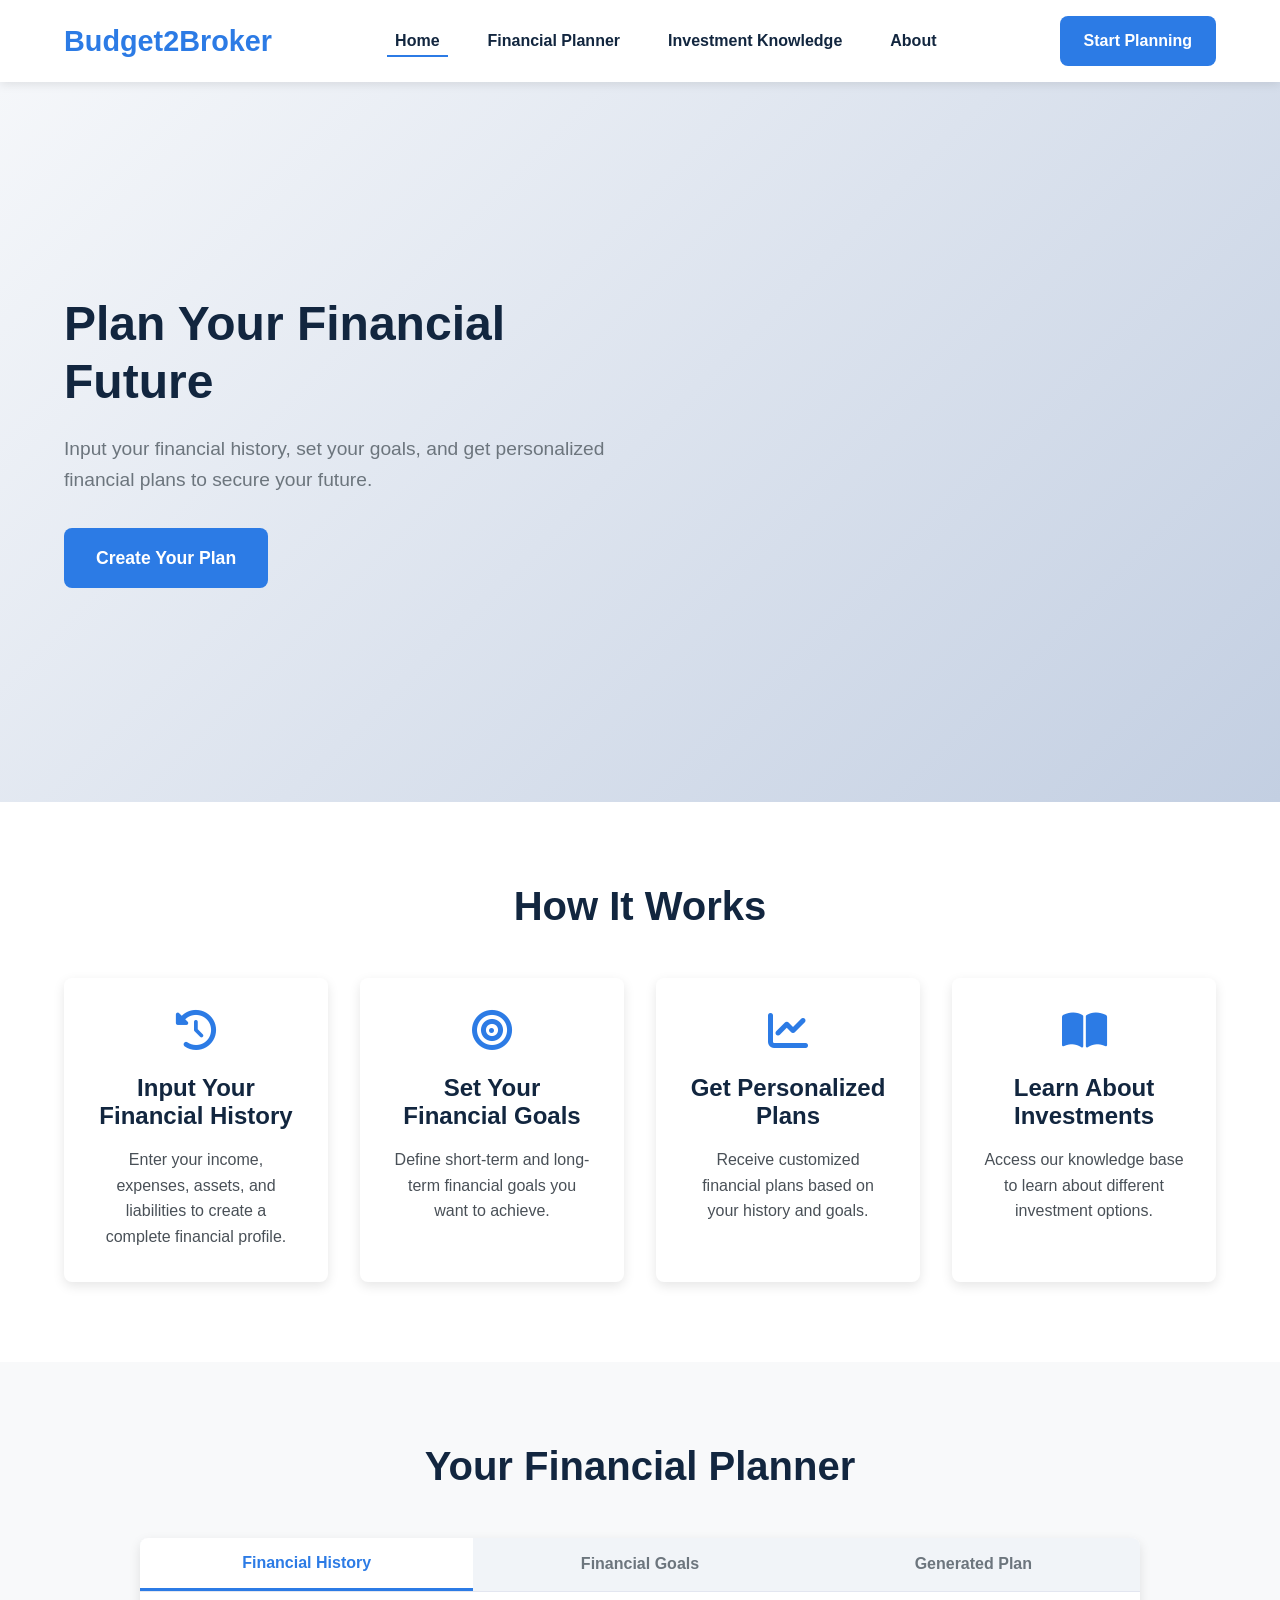
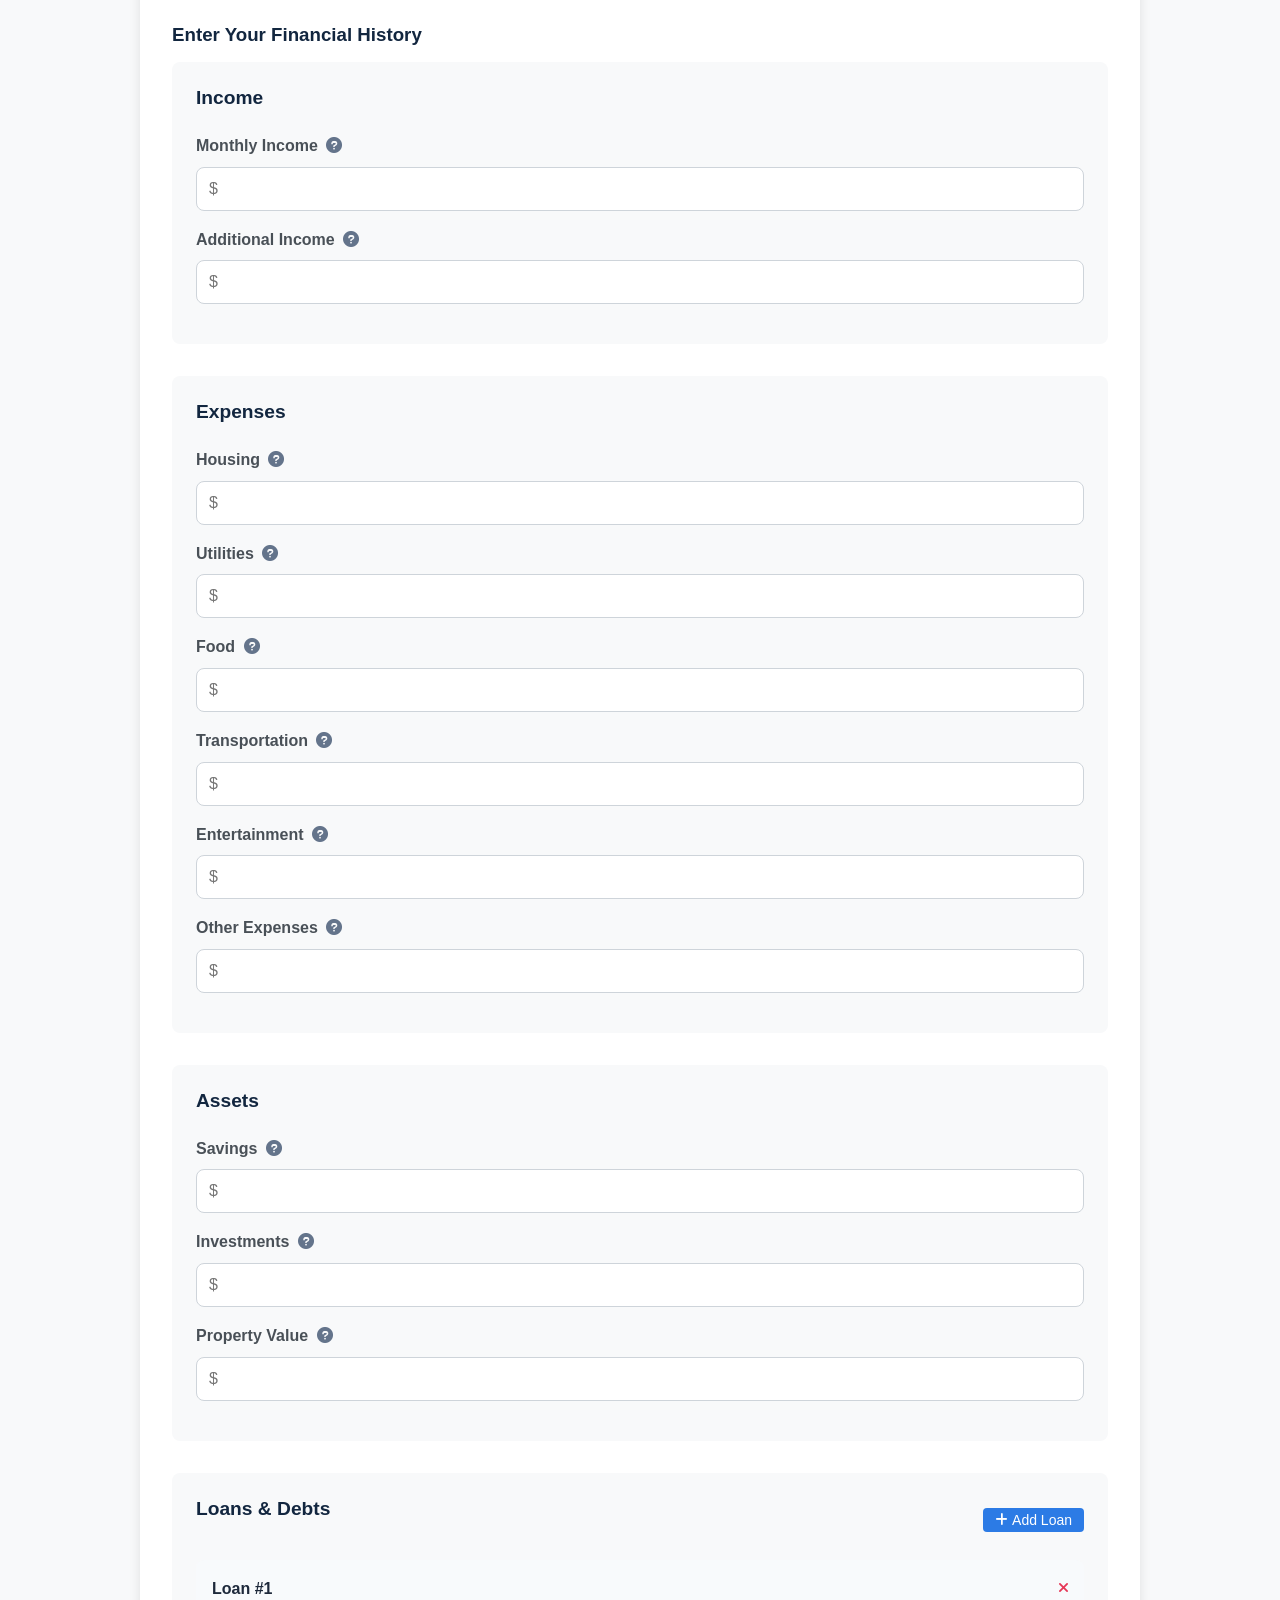
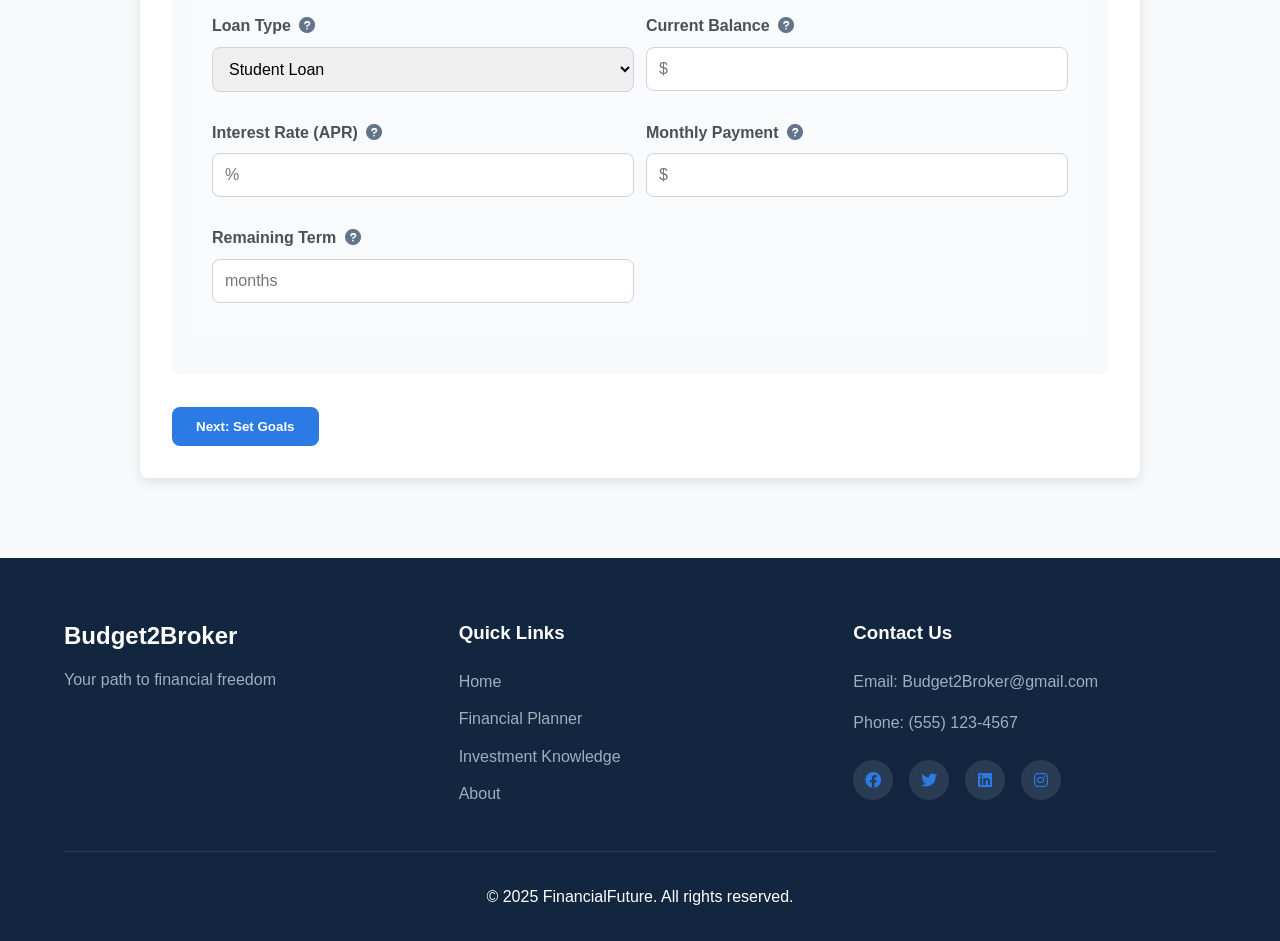
==== commit 084ffc2d: "Updated About section etc." ====
--- a/index.html
+++ b/index.html
@@ -3,7 +3,7 @@
 <head>
     <meta charset="UTF-8">
     <meta name="viewport" content="width=device-width, initial-scale=1.0">
-    <title>FinancialFuture - Your Personal Financial Planning Tool</title>
+    <title>Budget2Broker- Your Personal Financial Planning Tool</title>
     <link rel="stylesheet" href="css/styles.css">
     <link rel="stylesheet" href="css/financial-tooltips.css">
     <link rel="stylesheet" href="https://cdnjs.cloudflare.com/ajax/libs/font-awesome/6.0.0-beta3/css/all.min.css">
@@ -13,13 +13,13 @@
     <header>
         <nav class="navbar">
             <div class="logo">
-                <h1>FinancialFuture</h1>
+                <h1>Budget2Broker</h1>
             </div>
             <ul class="nav-links">
                 <li><a href="#home" class="active">Home</a></li>
                 <li><a href="#planner">Financial Planner</a></li>
                 <li><a href="investment-knowledge.html">Investment Knowledge</a></li>
-                <li><a href="#about">About</a></li>
+                <li><a href="about.html">About</a></li>
             </ul>
             <div class="cta-button">
                 <a href="#planner" class="btn">Start Planning</a>
@@ -34,9 +34,6 @@
                 <h1>Plan Your Financial Future</h1>
                 <p>Input your financial history, set your goals, and get personalized financial plans to secure your future.</p>
                 <a href="#planner" class="btn btn-large">Create Your Plan</a>
-            </div>
-            <div class="hero-image">
-                <img src="images/financial-planning.svg" alt="Financial Planning Illustration">
             </div>
         </section>
 
@@ -424,56 +421,8 @@
             </div>
         </section>
 
-        <!-- Investment Knowledge Section -->
-        <section id="knowledge" class="knowledge-section">
-            <h2>Investment Knowledge Base</h2>
-            <div class="knowledge-container">
-                <div class="knowledge-categories">
-                    <div class="category" data-category="stocks">
-                        <i class="fas fa-chart-line"></i>
-                        <h3>Stocks</h3>
-                    </div>
-                    <div class="category" data-category="bonds">
-                        <i class="fas fa-file-invoice-dollar"></i>
-                        <h3>Bonds</h3>
-                    </div>
-                    <div class="category" data-category="real-estate">
-                        <i class="fas fa-home"></i>
-                        <h3>Real Estate</h3>
-                    </div>
-                    <div class="category" data-category="mutual-funds">
-                        <i class="fas fa-users"></i>
-                        <h3>Mutual Funds</h3>
-                    </div>
-                    <div class="category" data-category="etfs">
-                        <i class="fas fa-exchange-alt"></i>
-                        <h3>ETFs</h3>
-                    </div>
-                    <div class="category" data-category="retirement">
-                        <i class="fas fa-umbrella-beach"></i>
-                        <h3>Retirement</h3>
-                    </div>
-                    <div class="category" data-category="crypto">
-                        <i class="fas fa-coins"></i>
-                        <h3>Cryptocurrency</h3>
-                    </div>
-                    <div class="category" data-category="tax-strategies">
-                        <i class="fas fa-file-invoice"></i>
-                        <h3>Tax Strategies</h3>
-                    </div>
-                </div>
-                
-                <div class="knowledge-content">
-                    <div id="knowledge-display">
-                        <h3>Select a category to learn more</h3>
-                        <p>Click on any investment category to view detailed information, strategies, and tips.</p>
-                    </div>
-                </div>
-            </div>
-        </section>
-
         <!-- About Section -->
-        <section id="about" class="about-section">
+        <!-- <section id="about" class="about-section">
             <h2>About FinancialFuture</h2>
             <div class="about-content">
                 <div class="about-text">
@@ -486,13 +435,13 @@
                     <p>FinancialFuture was created by a team of financial experts and software developers passionate about helping people achieve financial independence.</p>
                 </div>
             </div>
-        </section>
+        </section> -->
     </main>
 
     <footer>
         <div class="footer-content">
             <div class="footer-logo">
-                <h2>FinancialFuture</h2>
+                <h2>Budget2Broker</h2>
                 <p>Your path to financial freedom</p>
             </div>
             <div class="footer-links">
@@ -506,7 +455,7 @@
             </div>
             <div class="footer-contact">
                 <h3>Contact Us</h3>
-                <p>Email: info@financialfuture.com</p>
+                <p>Email: Budget2Broker@gmail.com</p>
                 <p>Phone: (555) 123-4567</p>
                 <div class="social-icons">
                     <a href="#"><i class="fab fa-facebook"></i></a>
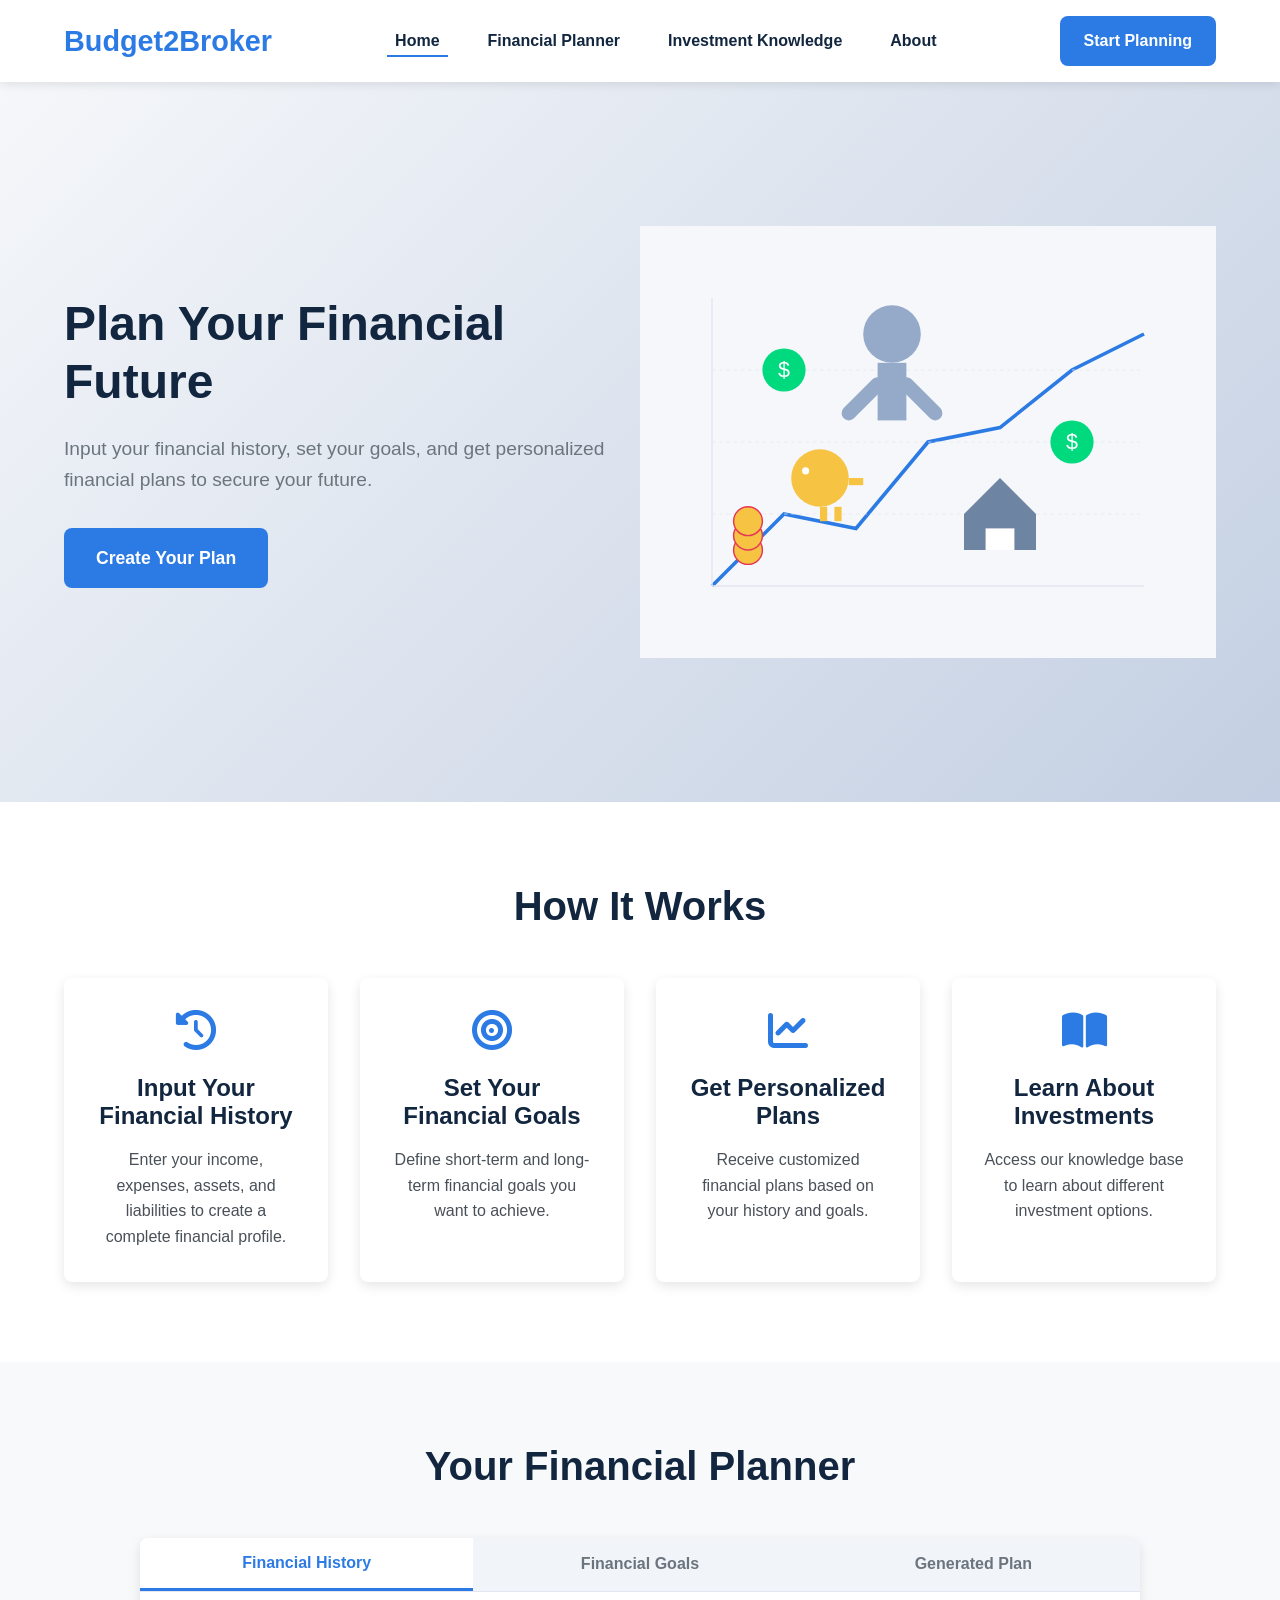
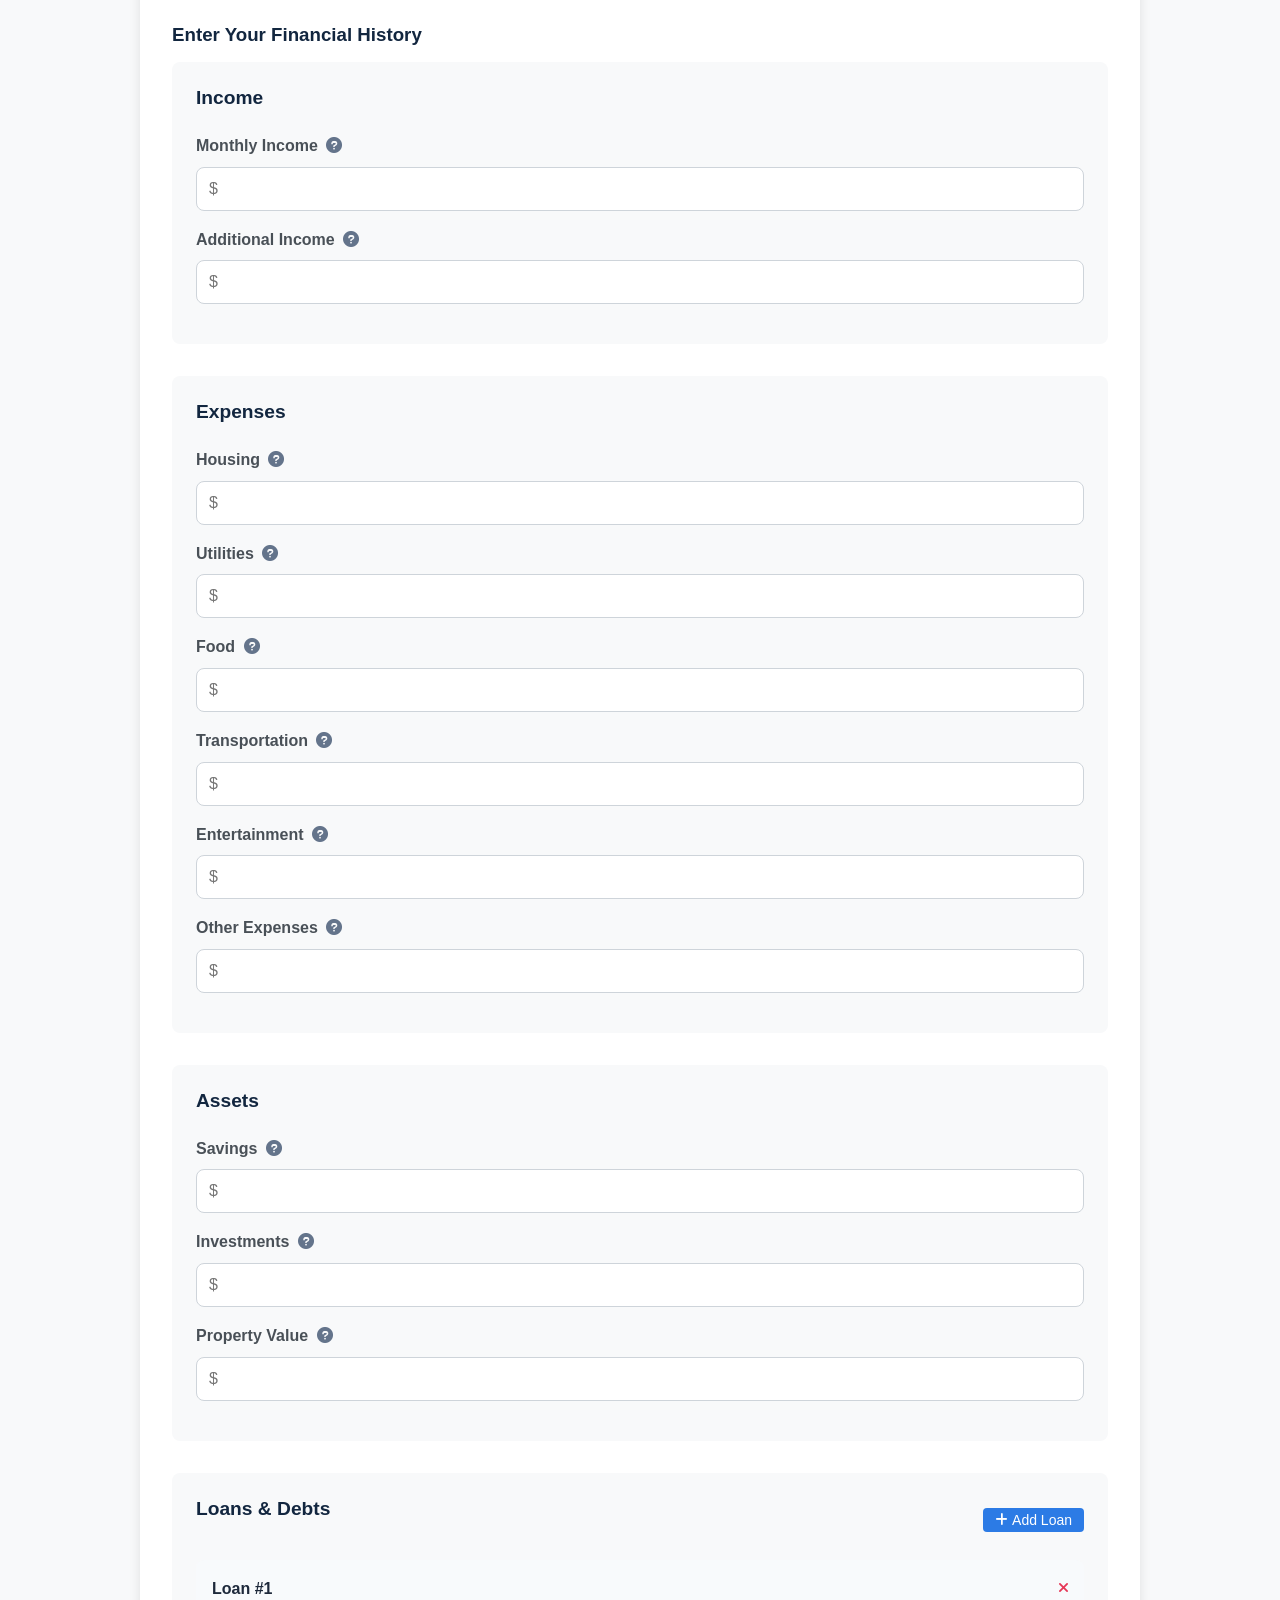
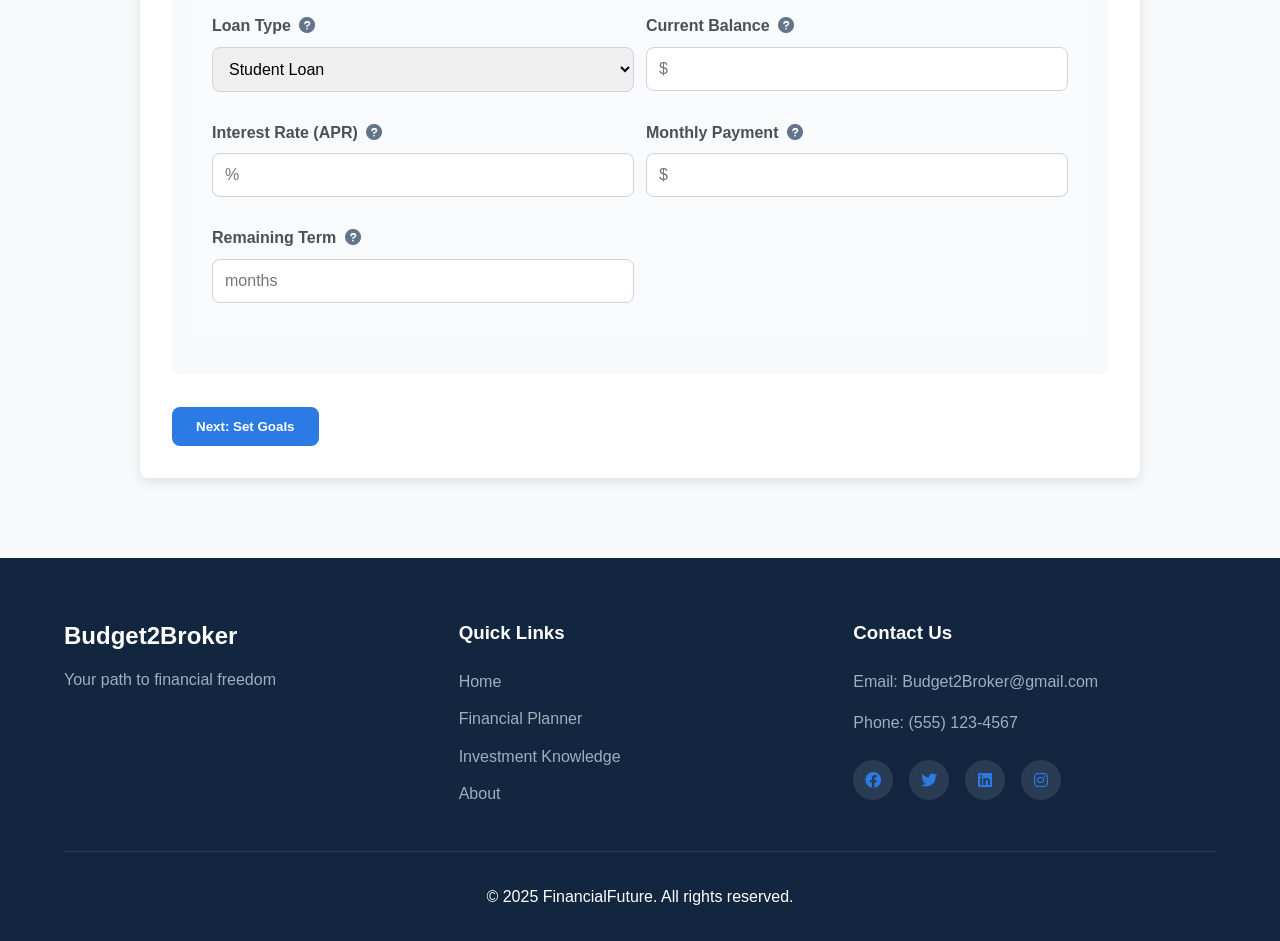
==== commit 3a7d38a9: "Final Proj2" ====
--- a/index.html
+++ b/index.html
@@ -35,6 +35,9 @@
                 <p>Input your financial history, set your goals, and get personalized financial plans to secure your future.</p>
                 <a href="#planner" class="btn btn-large">Create Your Plan</a>
             </div>
+            <div class="hero-image">
+                <img src="images/financial-planning.svg" alt="Financial Planning Illustration">
+            </div>
         </section>
 
         <!-- Features Section -->
